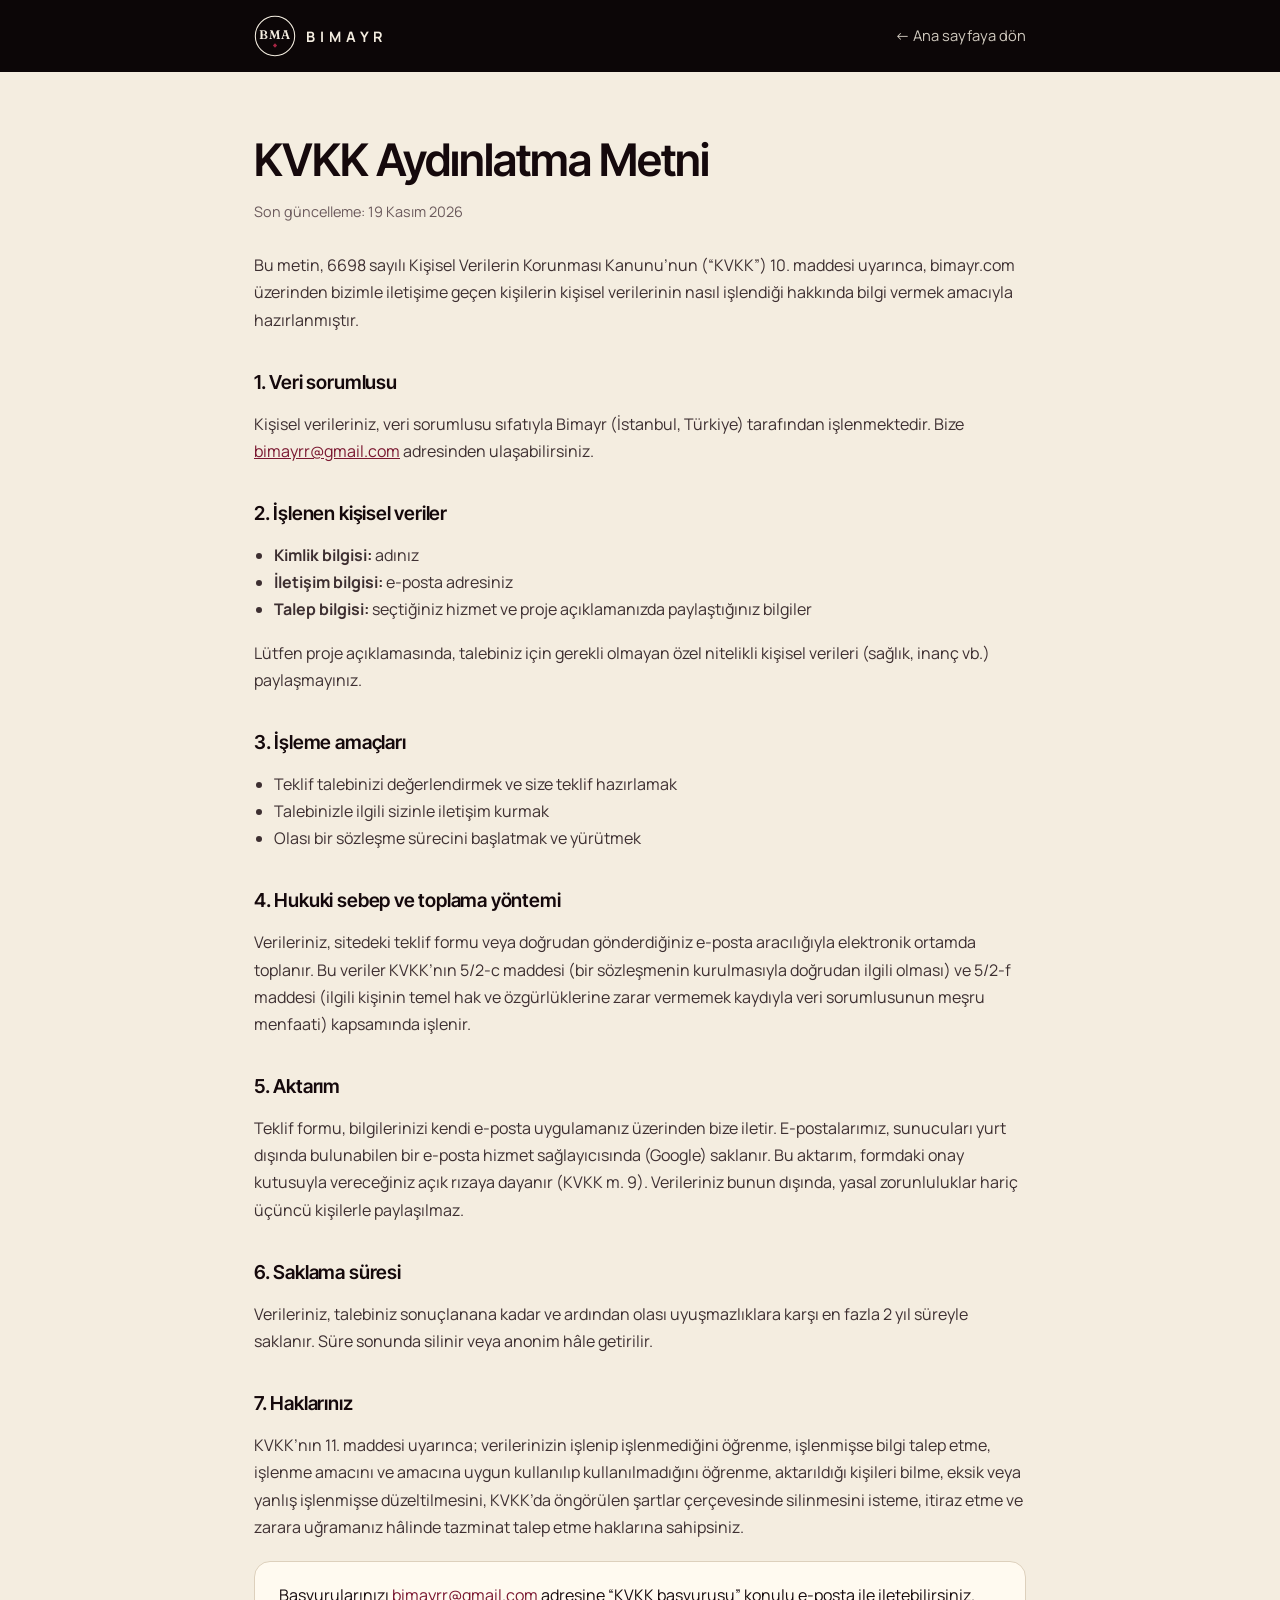
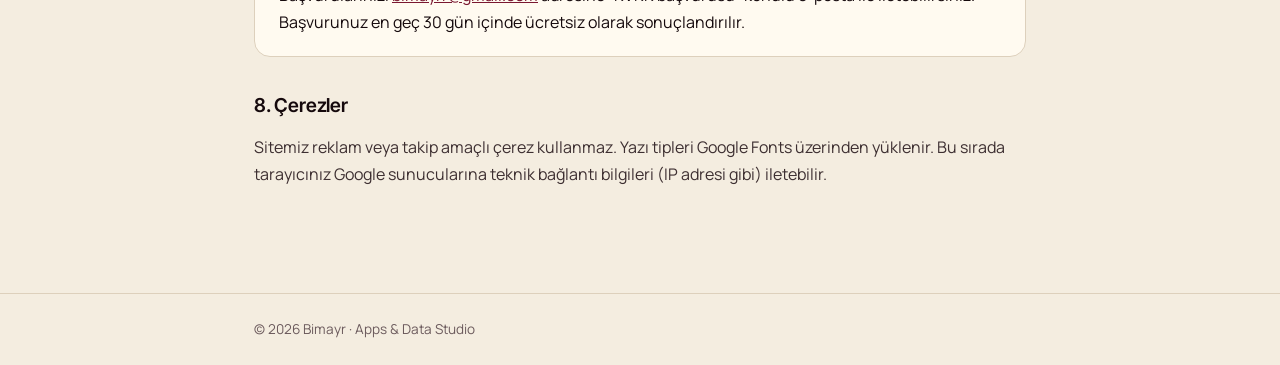
==== kvkk.html @ db07a336 "Kurumsal sadeleştirme ve KVKK - Animasyonlar sadeleştirildi (eğilme, mıknatıs düğme ve bulanık geçiş" ====
<!DOCTYPE html>
<html lang="tr">
<head>
<meta charset="utf-8">
<meta name="viewport" content="width=device-width, initial-scale=1, viewport-fit=cover">
<meta name="robots" content="noindex">
<meta name="theme-color" content="#0C0607">
<link rel="icon" type="image/svg+xml" href="assets/favicon.svg">
<title>KVKK Aydınlatma Metni | Bimayr</title>
<link rel="preconnect" href="https://fonts.googleapis.com">
<link rel="preconnect" href="https://fonts.gstatic.com" crossorigin>
<link href="https://fonts.googleapis.com/css2?family=Fraunces:opsz,wght@9..144,600&family=Inter+Tight:wght@600&family=Manrope:wght@400;500;700&display=swap" rel="stylesheet">
<style>
:root{--bg:#F4EDE0;--ink:#15090C;--muted:#6B5A5C;--line:#DDD0BC;--wine:#7A1730;--wine2:#A62644;--dk:#0C0607;--cream:#F4EDE0;--cm:#B9A9A0}
*,*::before,*::after{box-sizing:border-box}
body{margin:0;background:var(--bg);color:var(--ink);font:400 16px/1.7 Manrope,system-ui,sans-serif}
a{color:var(--wine)}
header{background:var(--dk);color:var(--cream)}
.wrap{max-width:820px;margin:0 auto;padding:0 24px}
.nav{display:flex;align-items:center;justify-content:space-between;height:72px}
.logo{display:flex;align-items:center;gap:10px;color:var(--cream);text-decoration:none}
.mark{width:42px;height:42px;fill:none;stroke:currentColor;stroke-width:1.6;overflow:visible}.mark text{fill:currentColor;stroke:none}.acc{fill:var(--wine2);stroke:none}
.logo span{font:700 .9rem Manrope,sans-serif;letter-spacing:.34em}
.back{color:var(--cream);text-decoration:none;font-size:.92rem;opacity:.85}.back:hover{opacity:1}
main{padding:64px 0 88px}
h1{font:600 clamp(2rem,5vw,2.8rem)/1.1 "Inter Tight",system-ui,sans-serif;letter-spacing:-.022em;margin:0 0 10px}
h2{font:600 1.2rem/1.3 "Inter Tight",system-ui,sans-serif;letter-spacing:-.01em;margin:36px 0 8px}
p,li{color:#3d2f31}
ul{padding-left:20px}
.meta{color:var(--muted);font-size:.9rem;margin-bottom:28px}
.box{background:#FFFAF0;border:1px solid var(--line);border-radius:16px;padding:20px 24px;margin-top:20px}
footer{border-top:1px solid var(--line);padding:24px 0;color:var(--muted);font-size:.85rem}
</style>
</head>
<body>
<header><div class="wrap nav">
<a class="logo" href="./" aria-label="Bimayr ana sayfa"><svg class="mark" viewBox="0 0 64 64" aria-hidden="true"><circle cx="32" cy="32" r="30"/><text x="32" y="37" text-anchor="middle" font-family="Fraunces,Georgia,serif" font-weight="600" font-size="19" letter-spacing="1">BMA</text><path class="acc" d="M32 43l3.2 3.5L32 50l-3.2-3.5z"/></svg><span>BIMAYR</span></a>
<a class="back" href="./">← Ana sayfaya dön</a>
</div></header>
<main><div class="wrap">
<h1>KVKK Aydınlatma Metni</h1>
<p class="meta">Son güncelleme: 19 Kasım 2026</p>
<p>Bu metin, 6698 sayılı Kişisel Verilerin Korunması Kanunu’nun (“KVKK”) 10. maddesi uyarınca, bimayr.com üzerinden bizimle iletişime geçen kişilerin kişisel verilerinin nasıl işlendiği hakkında bilgi vermek amacıyla hazırlanmıştır.</p>

<h2>1. Veri sorumlusu</h2>
<p>Kişisel verileriniz, veri sorumlusu sıfatıyla Bimayr (İstanbul, Türkiye) tarafından işlenmektedir. Bize <a href="mailto:bimayrr@gmail.com">bimayrr@gmail.com</a> adresinden ulaşabilirsiniz.</p>

<h2>2. İşlenen kişisel veriler</h2>
<ul>
<li><b>Kimlik bilgisi:</b> adınız</li>
<li><b>İletişim bilgisi:</b> e-posta adresiniz</li>
<li><b>Talep bilgisi:</b> seçtiğiniz hizmet ve proje açıklamanızda paylaştığınız bilgiler</li>
</ul>
<p>Lütfen proje açıklamasında, talebiniz için gerekli olmayan özel nitelikli kişisel verileri (sağlık, inanç vb.) paylaşmayınız.</p>

<h2>3. İşleme amaçları</h2>
<ul>
<li>Teklif talebinizi değerlendirmek ve size teklif hazırlamak</li>
<li>Talebinizle ilgili sizinle iletişim kurmak</li>
<li>Olası bir sözleşme sürecini başlatmak ve yürütmek</li>
</ul>

<h2>4. Hukuki sebep ve toplama yöntemi</h2>
<p>Verileriniz, sitedeki teklif formu veya doğrudan gönderdiğiniz e-posta aracılığıyla elektronik ortamda toplanır. Bu veriler KVKK’nın 5/2-c maddesi (bir sözleşmenin kurulmasıyla doğrudan ilgili olması) ve 5/2-f maddesi (ilgili kişinin temel hak ve özgürlüklerine zarar vermemek kaydıyla veri sorumlusunun meşru menfaati) kapsamında işlenir.</p>

<h2>5. Aktarım</h2>
<p>Teklif formu, bilgilerinizi kendi e-posta uygulamanız üzerinden bize iletir. E-postalarımız, sunucuları yurt dışında bulunabilen bir e-posta hizmet sağlayıcısında (Google) saklanır. Bu aktarım, formdaki onay kutusuyla vereceğiniz açık rızaya dayanır (KVKK m. 9). Verileriniz bunun dışında, yasal zorunluluklar hariç üçüncü kişilerle paylaşılmaz.</p>

<h2>6. Saklama süresi</h2>
<p>Verileriniz, talebiniz sonuçlanana kadar ve ardından olası uyuşmazlıklara karşı en fazla 2 yıl süreyle saklanır. Süre sonunda silinir veya anonim hâle getirilir.</p>

<h2>7. Haklarınız</h2>
<p>KVKK’nın 11. maddesi uyarınca; verilerinizin işlenip işlenmediğini öğrenme, işlenmişse bilgi talep etme, işlenme amacını ve amacına uygun kullanılıp kullanılmadığını öğrenme, aktarıldığı kişileri bilme, eksik veya yanlış işlenmişse düzeltilmesini, KVKK’da öngörülen şartlar çerçevesinde silinmesini isteme, itiraz etme ve zarara uğramanız hâlinde tazminat talep etme haklarına sahipsiniz.</p>
<div class="box">Başvurularınızı <a href="mailto:bimayrr@gmail.com?subject=KVKK%20ba%C5%9Fvurusu">bimayrr@gmail.com</a> adresine “KVKK başvurusu” konulu e-posta ile iletebilirsiniz. Başvurunuz en geç 30 gün içinde ücretsiz olarak sonuçlandırılır.</div>

<h2>8. Çerezler</h2>
<p>Sitemiz reklam veya takip amaçlı çerez kullanmaz. Yazı tipleri Google Fonts üzerinden yüklenir. Bu sırada tarayıcınız Google sunucularına teknik bağlantı bilgileri (IP adresi gibi) iletebilir.</p>
</div></main>
<footer><div class="wrap">© 2026 Bimayr · Apps &amp; Data Studio</div></footer>
</body>
</html>
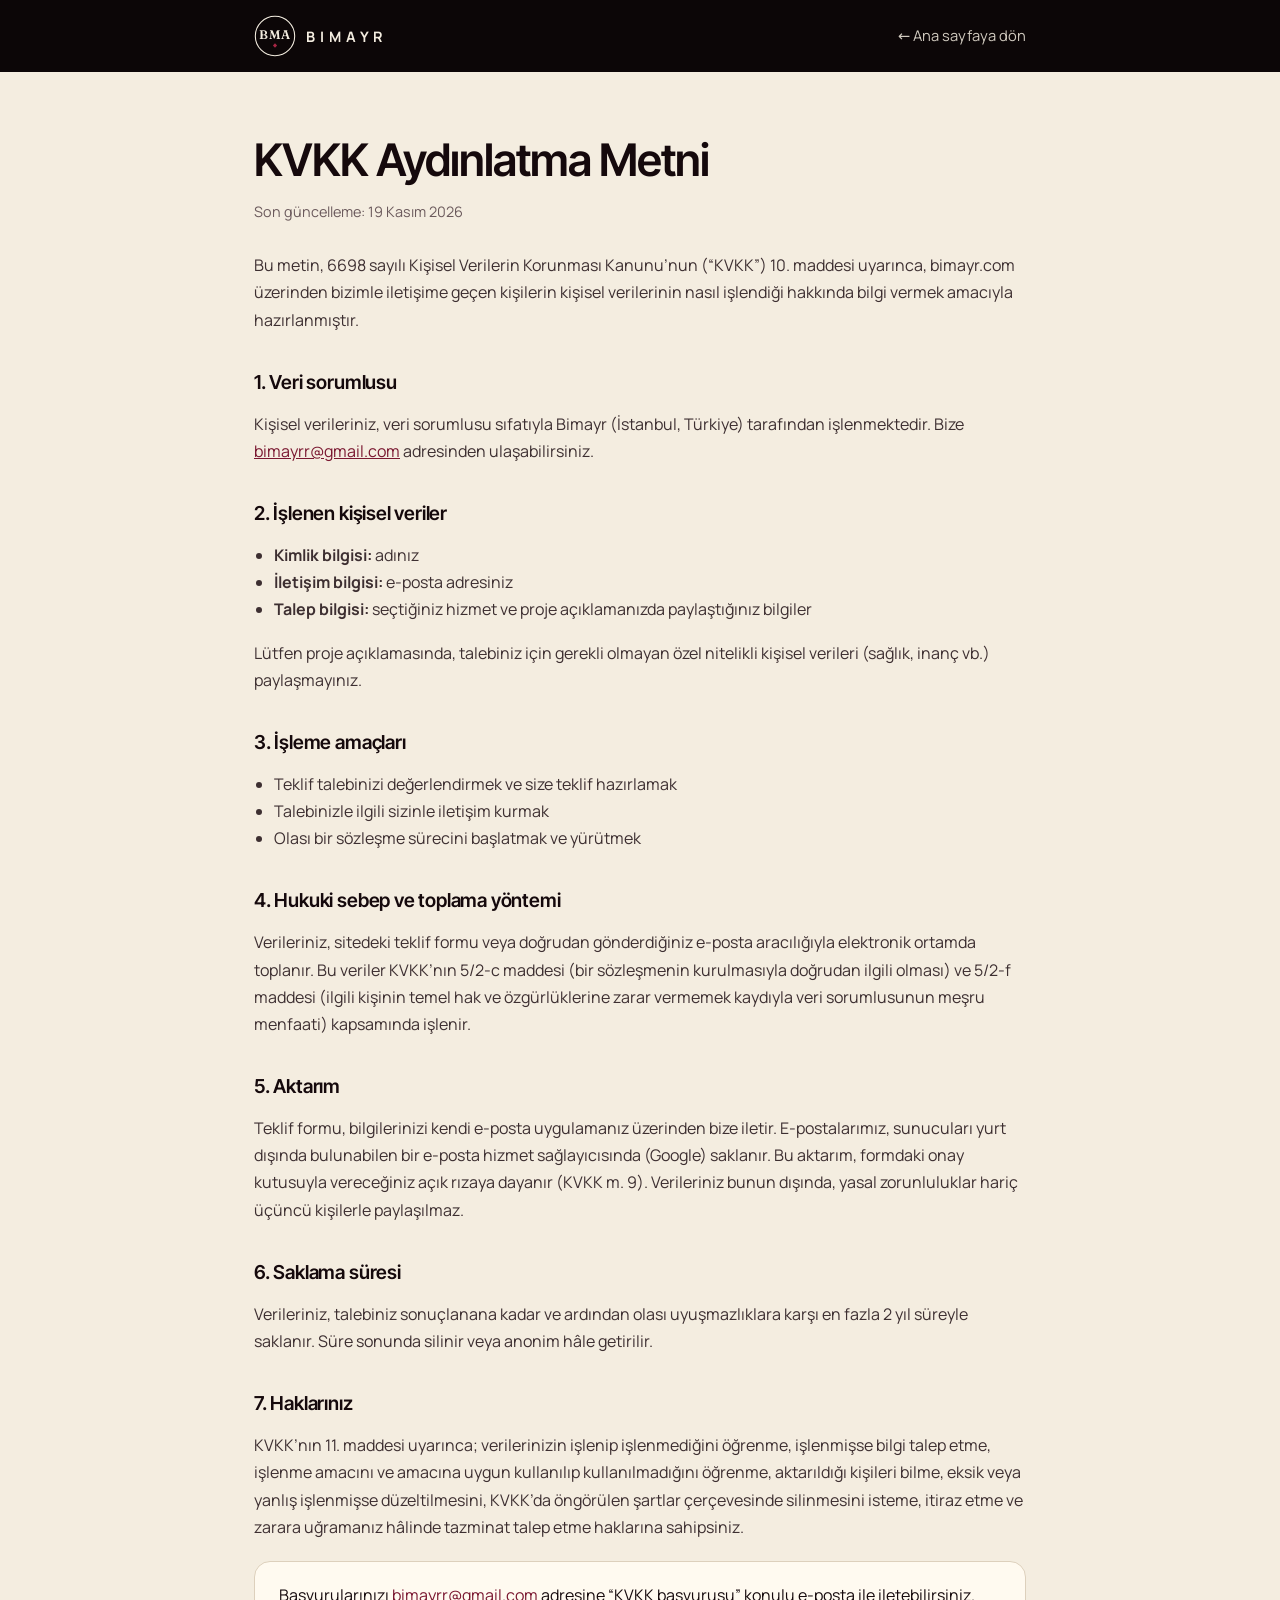
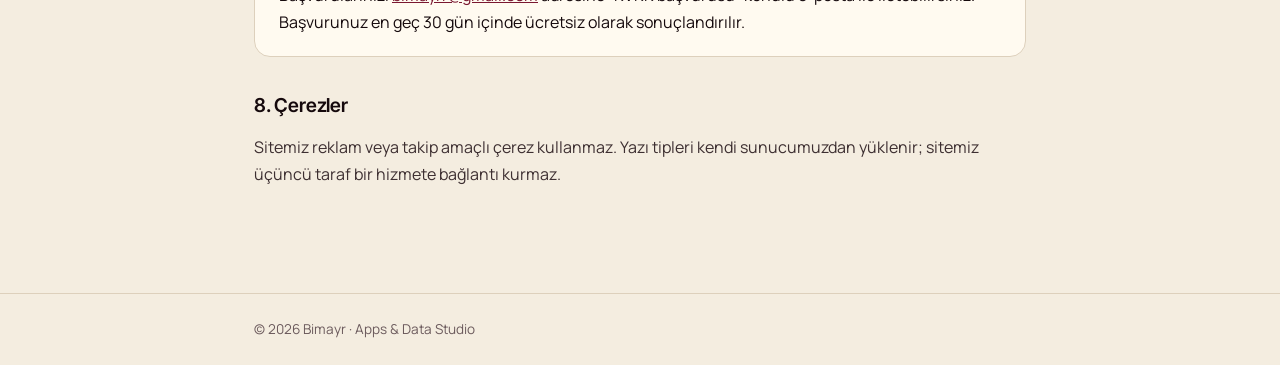
==== commit 6a114d40: "PageSpeed iyileştirmeleri (açılış perdesi korunarak) - Yazı tipleri siteye gömüldü ve önceden yüklen" ====
--- a/kvkk.html
+++ b/kvkk.html
@@ -7,10 +7,15 @@
 <meta name="theme-color" content="#0C0607">
 <link rel="icon" type="image/svg+xml" href="assets/favicon.svg">
 <title>KVKK Aydınlatma Metni | Bimayr</title>
-<link rel="preconnect" href="https://fonts.googleapis.com">
-<link rel="preconnect" href="https://fonts.gstatic.com" crossorigin>
-<link href="https://fonts.googleapis.com/css2?family=Fraunces:opsz,wght@9..144,600&family=Inter+Tight:wght@600&family=Manrope:wght@400;500;700&display=swap" rel="stylesheet">
+<link rel="preload" href="assets/fonts/inter-tight-latin.woff2" as="font" type="font/woff2" crossorigin>
+<link rel="preload" href="assets/fonts/manrope-latin.woff2" as="font" type="font/woff2" crossorigin>
 <style>
+@font-face{font-family:'Inter Tight';font-style:normal;font-weight:500 700;font-display:swap;src:url(assets/fonts/inter-tight-latin.woff2) format('woff2');unicode-range:U+0000-00FF, U+0131, U+0152-0153, U+02BB-02BC, U+02C6, U+02DA, U+02DC, U+0304, U+0308, U+0329, U+2000-206F, U+20AC, U+2122, U+2191, U+2193, U+2212, U+2215, U+FEFF, U+FFFD}
+@font-face{font-family:'Inter Tight';font-style:normal;font-weight:500 700;font-display:swap;src:url(assets/fonts/inter-tight-latin-ext.woff2) format('woff2');unicode-range:U+0100-02BA, U+02BD-02C5, U+02C7-02CC, U+02CE-02D7, U+02DD-02FF, U+0304, U+0308, U+0329, U+1D00-1DBF, U+1E00-1E9F, U+1EF2-1EFF, U+2020, U+20A0-20AB, U+20AD-20C0, U+2113, U+2C60-2C7F, U+A720-A7FF}
+@font-face{font-family:'Manrope';font-style:normal;font-weight:400 700;font-display:swap;src:url(assets/fonts/manrope-latin.woff2) format('woff2');unicode-range:U+0000-00FF, U+0131, U+0152-0153, U+02BB-02BC, U+02C6, U+02DA, U+02DC, U+0304, U+0308, U+0329, U+2000-206F, U+20AC, U+2122, U+2191, U+2193, U+2212, U+2215, U+FEFF, U+FFFD}
+@font-face{font-family:'Manrope';font-style:normal;font-weight:400 700;font-display:swap;src:url(assets/fonts/manrope-latin-ext.woff2) format('woff2');unicode-range:U+0100-02BA, U+02BD-02C5, U+02C7-02CC, U+02CE-02D7, U+02DD-02FF, U+0304, U+0308, U+0329, U+1D00-1DBF, U+1E00-1E9F, U+1EF2-1EFF, U+2020, U+20A0-20AB, U+20AD-20C0, U+2113, U+2C60-2C7F, U+A720-A7FF}
+@font-face{font-family:'Fraunces';font-style:normal;font-weight:600;font-display:swap;src:url(assets/fonts/fraunces-bma.woff) format('woff')}
+@font-face{font-family:'Fraunces';font-style:italic;font-weight:400;font-display:swap;src:url(assets/fonts/fraunces-slogan.woff) format('woff')}
 :root{--bg:#F4EDE0;--ink:#15090C;--muted:#6B5A5C;--line:#DDD0BC;--wine:#7A1730;--wine2:#A62644;--dk:#0C0607;--cream:#F4EDE0;--cm:#B9A9A0}
 *,*::before,*::after{box-sizing:border-box}
 body{margin:0;background:var(--bg);color:var(--ink);font:400 16px/1.7 Manrope,system-ui,sans-serif}
@@ -74,7 +79,7 @@
 <div class="box">Başvurularınızı <a href="mailto:bimayrr@gmail.com?subject=KVKK%20ba%C5%9Fvurusu">bimayrr@gmail.com</a> adresine “KVKK başvurusu” konulu e-posta ile iletebilirsiniz. Başvurunuz en geç 30 gün içinde ücretsiz olarak sonuçlandırılır.</div>
 
 <h2>8. Çerezler</h2>
-<p>Sitemiz reklam veya takip amaçlı çerez kullanmaz. Yazı tipleri Google Fonts üzerinden yüklenir. Bu sırada tarayıcınız Google sunucularına teknik bağlantı bilgileri (IP adresi gibi) iletebilir.</p>
+<p>Sitemiz reklam veya takip amaçlı çerez kullanmaz. Yazı tipleri kendi sunucumuzdan yüklenir; sitemiz üçüncü taraf bir hizmete bağlantı kurmaz.</p>
 </div></main>
 <footer><div class="wrap">© 2026 Bimayr · Apps &amp; Data Studio</div></footer>
 </body>
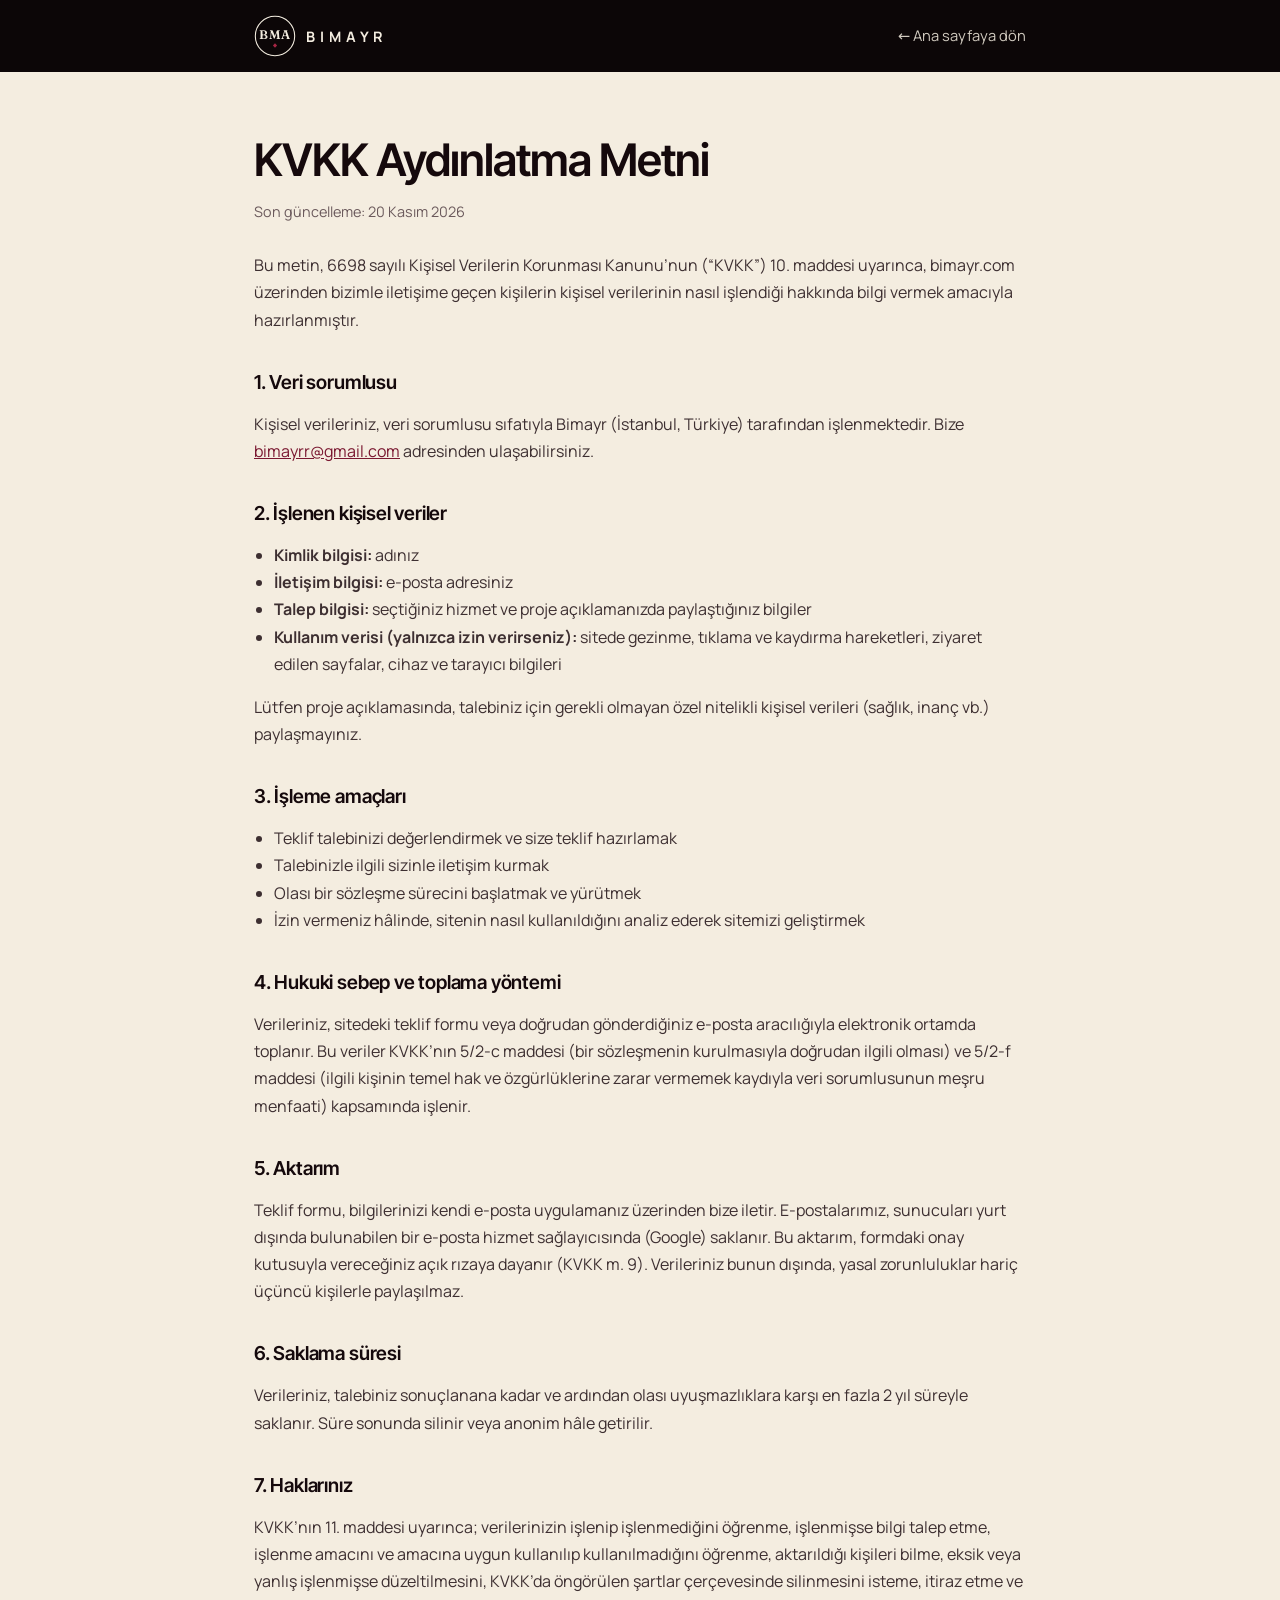
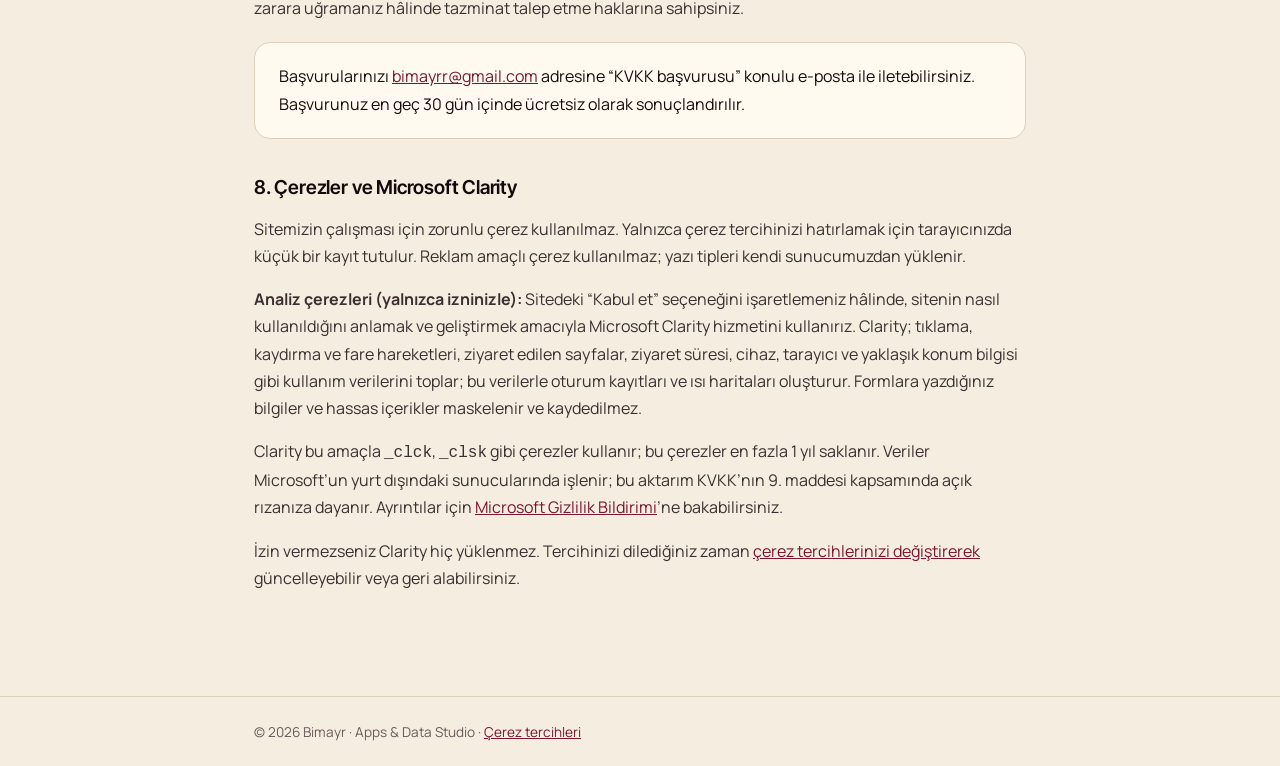
==== commit bbde670b: "Microsoft Clarity ve çerez izni kutusu - js/izin.js: çerez izni kutusu; Clarity (zgn5gpjw9l) yalnızc" ====
--- a/kvkk.html
+++ b/kvkk.html
@@ -44,7 +44,7 @@
 </div></header>
 <main><div class="wrap">
 <h1>KVKK Aydınlatma Metni</h1>
-<p class="meta">Son güncelleme: 19 Kasım 2026</p>
+<p class="meta">Son güncelleme: 20 Kasım 2026</p>
 <p>Bu metin, 6698 sayılı Kişisel Verilerin Korunması Kanunu’nun (“KVKK”) 10. maddesi uyarınca, bimayr.com üzerinden bizimle iletişime geçen kişilerin kişisel verilerinin nasıl işlendiği hakkında bilgi vermek amacıyla hazırlanmıştır.</p>
 
 <h2>1. Veri sorumlusu</h2>
@@ -55,6 +55,7 @@
 <li><b>Kimlik bilgisi:</b> adınız</li>
 <li><b>İletişim bilgisi:</b> e-posta adresiniz</li>
 <li><b>Talep bilgisi:</b> seçtiğiniz hizmet ve proje açıklamanızda paylaştığınız bilgiler</li>
+<li><b>Kullanım verisi (yalnızca izin verirseniz):</b> sitede gezinme, tıklama ve kaydırma hareketleri, ziyaret edilen sayfalar, cihaz ve tarayıcı bilgileri</li>
 </ul>
 <p>Lütfen proje açıklamasında, talebiniz için gerekli olmayan özel nitelikli kişisel verileri (sağlık, inanç vb.) paylaşmayınız.</p>
 
@@ -63,6 +64,7 @@
 <li>Teklif talebinizi değerlendirmek ve size teklif hazırlamak</li>
 <li>Talebinizle ilgili sizinle iletişim kurmak</li>
 <li>Olası bir sözleşme sürecini başlatmak ve yürütmek</li>
+<li>İzin vermeniz hâlinde, sitenin nasıl kullanıldığını analiz ederek sitemizi geliştirmek</li>
 </ul>
 
 <h2>4. Hukuki sebep ve toplama yöntemi</h2>
@@ -78,9 +80,13 @@
 <p>KVKK’nın 11. maddesi uyarınca; verilerinizin işlenip işlenmediğini öğrenme, işlenmişse bilgi talep etme, işlenme amacını ve amacına uygun kullanılıp kullanılmadığını öğrenme, aktarıldığı kişileri bilme, eksik veya yanlış işlenmişse düzeltilmesini, KVKK’da öngörülen şartlar çerçevesinde silinmesini isteme, itiraz etme ve zarara uğramanız hâlinde tazminat talep etme haklarına sahipsiniz.</p>
 <div class="box">Başvurularınızı <a href="mailto:bimayrr@gmail.com?subject=KVKK%20ba%C5%9Fvurusu">bimayrr@gmail.com</a> adresine “KVKK başvurusu” konulu e-posta ile iletebilirsiniz. Başvurunuz en geç 30 gün içinde ücretsiz olarak sonuçlandırılır.</div>
 
-<h2>8. Çerezler</h2>
-<p>Sitemiz reklam veya takip amaçlı çerez kullanmaz. Yazı tipleri kendi sunucumuzdan yüklenir; sitemiz üçüncü taraf bir hizmete bağlantı kurmaz.</p>
+<h2 id="cerezler">8. Çerezler ve Microsoft Clarity</h2>
+<p>Sitemizin çalışması için zorunlu çerez kullanılmaz. Yalnızca çerez tercihinizi hatırlamak için tarayıcınızda küçük bir kayıt tutulur. Reklam amaçlı çerez kullanılmaz; yazı tipleri kendi sunucumuzdan yüklenir.</p>
+<p><b>Analiz çerezleri (yalnızca izninizle):</b> Sitedeki “Kabul et” seçeneğini işaretlemeniz hâlinde, sitenin nasıl kullanıldığını anlamak ve geliştirmek amacıyla Microsoft Clarity hizmetini kullanırız. Clarity; tıklama, kaydırma ve fare hareketleri, ziyaret edilen sayfalar, ziyaret süresi, cihaz, tarayıcı ve yaklaşık konum bilgisi gibi kullanım verilerini toplar; bu verilerle oturum kayıtları ve ısı haritaları oluşturur. Formlara yazdığınız bilgiler ve hassas içerikler maskelenir ve kaydedilmez.</p>
+<p>Clarity bu amaçla <code>_clck</code>, <code>_clsk</code> gibi çerezler kullanır; bu çerezler en fazla 1 yıl saklanır. Veriler Microsoft’un yurt dışındaki sunucularında işlenir; bu aktarım KVKK’nın 9. maddesi kapsamında açık rızanıza dayanır. Ayrıntılar için <a href="https://privacy.microsoft.com/tr-tr/privacystatement" rel="noopener">Microsoft Gizlilik Bildirimi</a>’ne bakabilirsiniz.</p>
+<p>İzin vermezseniz Clarity hiç yüklenmez. Tercihinizi dilediğiniz zaman <a href="#cerez-tercihi">çerez tercihlerinizi değiştirerek</a> güncelleyebilir veya geri alabilirsiniz.</p>
 </div></main>
-<footer><div class="wrap">© 2026 Bimayr · Apps &amp; Data Studio</div></footer>
+<footer><div class="wrap">© 2026 Bimayr · Apps &amp; Data Studio · <a href="#cerez-tercihi">Çerez tercihleri</a></div></footer>
+<script src="js/izin.js?v=1958625996" defer></script>
 </body>
 </html>
